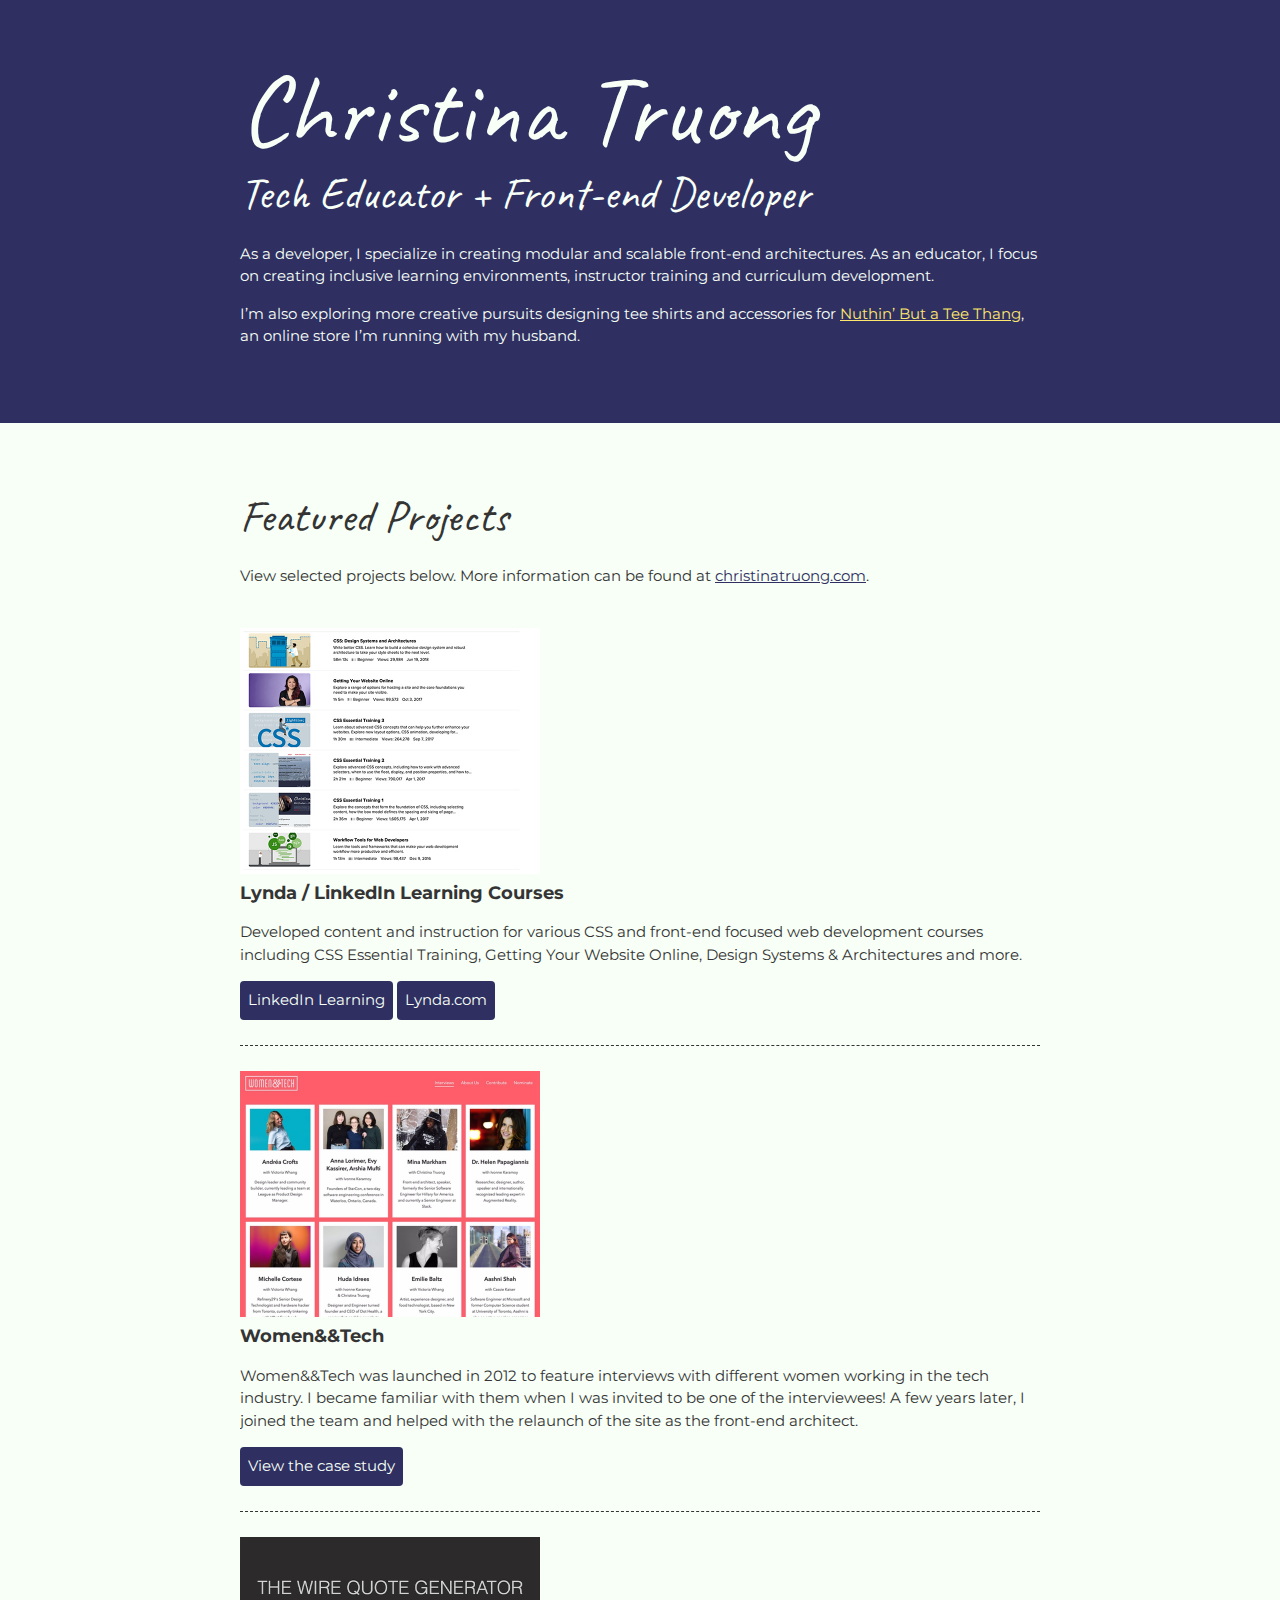
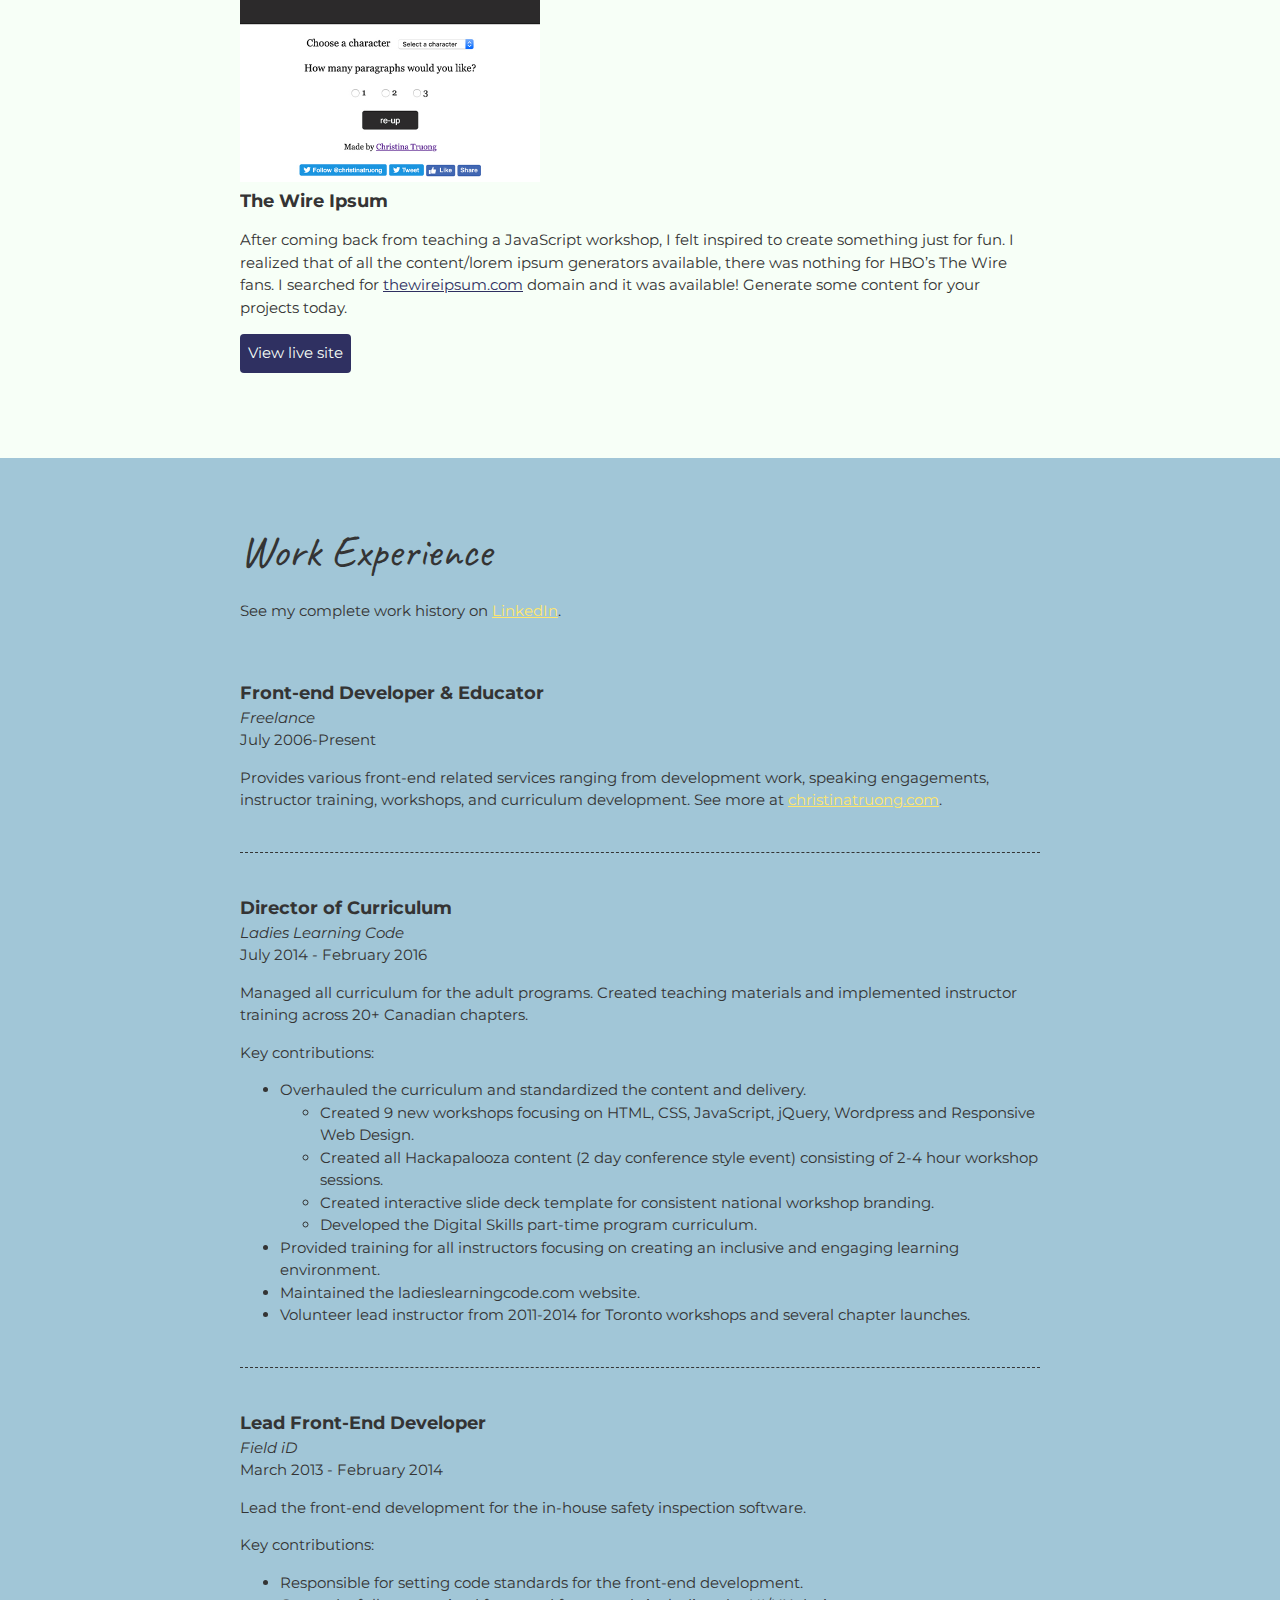
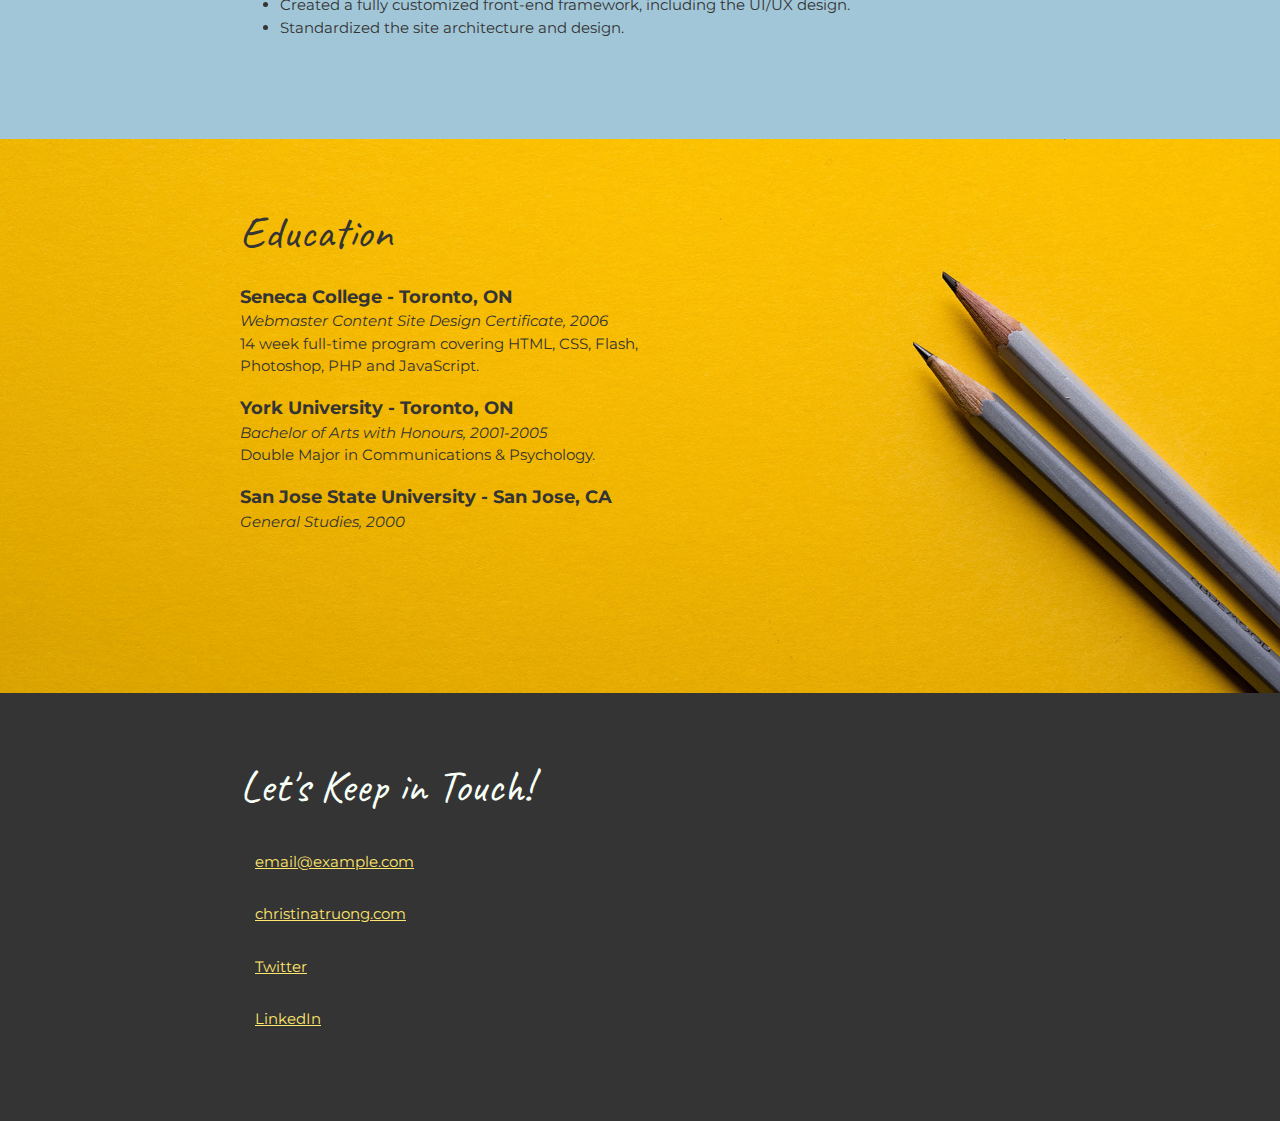
==== Challenge2_CSS_Basics(1)/index.html @ 799c93d2 "CSS Challenge_Start" ====
<!DOCTYPE html>
<html lang="en">
  <head>
    <meta charset="UTF-8">
    <meta name="viewport" content="width=device-width, initial-scale=1.0">
    <title>Christina Truong, Tech Educator + Front-end Developer</title>
    <link href="https://fonts.googleapis.com/css?family=Caveat|Montserrat:400,600&display=swap" rel="stylesheet">
    <link rel="stylesheet" href="css/styles.css">
  </head>
  <body>
    <main>
      <!-- ***************  ABOUT / PROFILE  **************** -->
      <header>
        <div class="content-wrap">
          <h1>Christina Truong</h1>
          <h2>Tech Educator + Front-end Developer</h2>

          <p>As a developer, I specialize in creating modular and scalable front-end architectures. As an educator, I focus on creating inclusive learning environments, instructor training and curriculum development.</p>
          <p>I’m also exploring more creative pursuits designing tee shirts and accessories for <a href="http://teethang.com" target="_blank">Nuthin’ But a Tee Thang</a>, an online store I’m running with my husband.</p>
        </div>
      </header>

      <!-- ************ PROJECTS / PORTFOLIO  ************** -->
      <section class="projects">
        <div class="content-wrap divider">
          <h2>Featured Projects</h2>
          <p>View selected projects below. More information can be found at <a href="http://christinatruong.com">christinatruong.com</a>.</p>

          <!-- Project 1 -->
          <section class="project-item">
            <img src="images/project-courses.jpg" alt="Lynda & LinkedIn Learning course list">
            <h3>Lynda / LinkedIn Learning Courses</h3>
            <p>Developed content and instruction for various CSS and front-end focused web development courses including CSS Essential Training, Getting Your Website Online, Design Systems & Architectures and more.</p>
            <a class="btn" href="https://www.linkedin.com/learning/instructors/christina-truong?u=2125562" target="_blank">LinkedIn Learning</a>
            <a class="btn" href="https://www.lynda.com/Christina-Truong/7842227-1.html">Lynda.com</a>
          </section>

          <!-- Project 2 -->
          <section class="project-item">
            <img src="images/project-women-tech.jpg" alt="Women and Tech website">
            <h3>Women&&Tech</h3>
            <p>Women&&Tech was launched in 2012 to feature interviews with different women working in the tech industry. I became familiar with them when I was invited to be one of the interviewees! A few years later, I joined the team and helped with the relaunch of the site as the front-end architect.</p>
            <a class="btn" href="http://christinatruong.com/projects/women-and-tech-redesign.html" target="_blank">View the case study</a>
          </section>

          <!-- Project 3 -->
          <section class="project-item">
            <img src="images/project-wire-ipsum.jpg" alt="The Wire Ipsum website">
            <h3>The Wire Ipsum</h3>
            <p>After coming back from teaching a JavaScript workshop, I felt inspired to create something just for fun. I realized that of all the content/lorem ipsum generators available, there was nothing for HBO’s The Wire fans. I searched for <a href="http://thewireipsum.com" target="_blank">thewireipsum.com</a> domain and it was available! Generate some content for your projects today.</p>
            <a class="btn" href="http://thewireipsum.com" target="_blank">View live site</a>
          </section>
        </div>
      </section>

      <!-- ****************  WORK EXPERIENCE  ******************** -->
      <section class="work-experience">
        <div class="content-wrap item-details divider">
          <h2>Work Experience</h2>
          <p>See my complete work history on <a href="https://www.linkedin.com/in/christinatruong/">LinkedIn</a>.</p>

          <!-- Job 1 -->
          <section class="job-item">
            <div class="job-details">
              <h3>Front-end Developer & Educator</h3>
              <p>Freelance</p>
              <p>July 2006-Present</p>
            </div>
            <div class="job-summary">
              <p>Provides various front-end related services ranging from development work, speaking engagements, instructor training, workshops, and curriculum development. See more at  <a href="http://christinatruong.com">christinatruong.com</a>.</p>
            </div>
          </section>

          <!-- Job 2 -->
          <section class="job-item">
            <div class="job-details">
              <h3>Director of Curriculum</h3>
              <p>Ladies Learning Code</p>
              <p>July 2014 - February 2016</p>
            </div>
            <div class="job-summary">
              <p>Managed all curriculum for the adult programs. Created teaching materials and implemented instructor training across 20+ Canadian chapters.</p>
              <p>Key contributions:</p>
              <ul>
                <li>Overhauled the curriculum and standardized the content and delivery.
                  <ul>
                    <li>Created 9 new workshops focusing on HTML, CSS, JavaScript, jQuery, Wordpress and Responsive Web Design.</li>
                    <li>Created all Hackapalooza content (2 day conference style event) consisting of 2-4 hour workshop sessions.</li>
                    <li>Created interactive slide deck template for consistent national workshop branding.</li>
                    <li>Developed the Digital Skills part-time program curriculum.</li>
                  </ul>
                </li>
                <li>Provided training for all instructors focusing on creating an inclusive and engaging learning environment.</li>
                <li>Maintained the ladieslearningcode.com website.</li>
                <li>Volunteer lead instructor from 2011-2014 for Toronto workshops and several chapter launches.</li>
              </ul>
            </div>
          </section>

          <!-- Job 3 -->
          <section class="job-item">
            <div class="job-details">
              <h3>Lead Front-End Developer</h3>
              <p>Field iD</p>
              <p>March 2013 - February 2014</p>
            </div>
            <div class="job-summary">
              <p>Lead the front-end development for the in-house safety inspection software.</p>
              <p>Key contributions:</p>
              <ul>
                <li>Responsible for setting code standards for the front-end development.</li>
                <li>Created a fully customized front-end framework, including the UI/UX design.</li>
                <li>Standardized the site architecture and design.</li>
              </ul>
            </div>
          </section>
        </div>
      </section>

      <!-- *************  EDUCATION & CERTIFICATIONS *********** -->
      <section class="education">
        <div class="content-wrap item-details">
          <h2>Education</h2>

          <section>
            <h3>Seneca College - Toronto, ON</h3>
            <p>Webmaster Content Site Design Certificate, 2006</p>
            <p>14 week full-time program covering HTML, CSS, Flash, Photoshop, PHP and JavaScript.</p>
          </section>

          <section>
            <h3>York University - Toronto, ON</h3>
            <p>Bachelor of Arts with Honours, 2001-2005</p>
            <p>Double Major in Communications & Psychology.</p>
          </section>

          <section>
            <h3>San Jose State University - San Jose, CA</h3>
            <p>General Studies, 2000</p>
          </section>
        </div>
      </section>

      <!-- ************  CONTACT INFO / SOCIAL MEDIA  ************ -->
      <footer>
        <div class="content-wrap">
          <h2>Let's Keep in Touch!</h2>

          <!-- Social media and contact links. Add or remove any networks. -->
          <ul class="contact-list">
            <li><a href="mailto:email@example.com">email@example.com</a></li>
            <li><a href="http://christinatruong.com" target="_blank">christinatruong.com</a></li>
            <li><a href="http://twitter.com/christinatruong" target="_blank">Twitter</a></li>
            <li><a href="#" target="_blank">LinkedIn</a></li>
          </ul>
        </div>
      </footer>
    </main>
  </body>
</html>
---- Challenge2_CSS_Basics(1)/css/styles.css ----
/*
COLOR PALETTE
https://coolors.co/f7fff7-343434-2f3061-ffe66d-a1c6d7
#F7FFF7 - almost white
#343434 - dark gray - almost black
#2F3061 - blue dark
#FFE66D - yellow
#A1C6D7 - blue light
*/


/* Global styles
------------------------------------*/
html {
  box-sizing: border-box;
}
*, *:before, *:after {
  box-sizing: inherit;
}

body {
  color: #343434;
  margin: 0;
  padding: 0;
  font-family: 'Montserrat', sans-serif;
  font-size: 15px;
  line-height: 1.5;
}
img {
  width: 300px;
}
a {
  color: #FFE66D;
}
a:hover {
  text-decoration: none;
}
h1 {
  font-size: 100px;
  line-height: 1;
}
h2 {
  font-size: 45px;
}
h1, h2 {
  font-family: 'Caveat', cursive;
  font-weight: 400;
  margin: 0;
}
.content-wrap {
  max-width: 800px;
  width: 85%;
  margin: 0 auto;
  padding: 60px 0;
}
h3 {
  margin-bottom: 0;
}
.item-details h3 + p {
  font-style: italic;
}
.item-details h3 ~ p {
  margin: 0;
}
.divider > section {
  border-bottom: 1px dashed #343434;
  padding: 25px 0;
}
.divider > section:last-of-type {
  border-bottom: none;
}


/* Profile
------------------------------------*/
header {
  background: #2F3061;
  color: #F7FFF7;
}


/* Projects
------------------------------------*/
.projects {
  background: #F7FFF7;
}
.projects a {
  color: #2F3061;
}
.projects .btn {
  color: #F7FFF7;
  background: #2F3061;
  text-decoration: none;
  padding: 8px;
  border-radius: 4px;
  display: inline-block;
}
.projects .btn:hover {
  background: rgba(47, 48, 97, 80%);
}
.project-item {
  overflow: hidden;
}
.project-item h3 {
  margin-top: 0;
}


/* Work Experience
------------------------------------*/
.work-experience {
  background: #A1C6D7;
}



/* Education
------------------------------------*/
.education {
  background-image: url(../images/joanna-kosinska-unsplash.jpg);
  background-size: cover;
  background-position: top right;
  padding-bottom: 100px;
}
.education p {
  width: 60%;
}


/* Contact Info
------------------------------------*/
footer {
  background: #343434;
  color: #F7FFF7;
}
.contact-list {
  list-style-type: none;
  padding: 0;
}
.contact-list a {
  padding: 15px;
  display: inline-block;
}
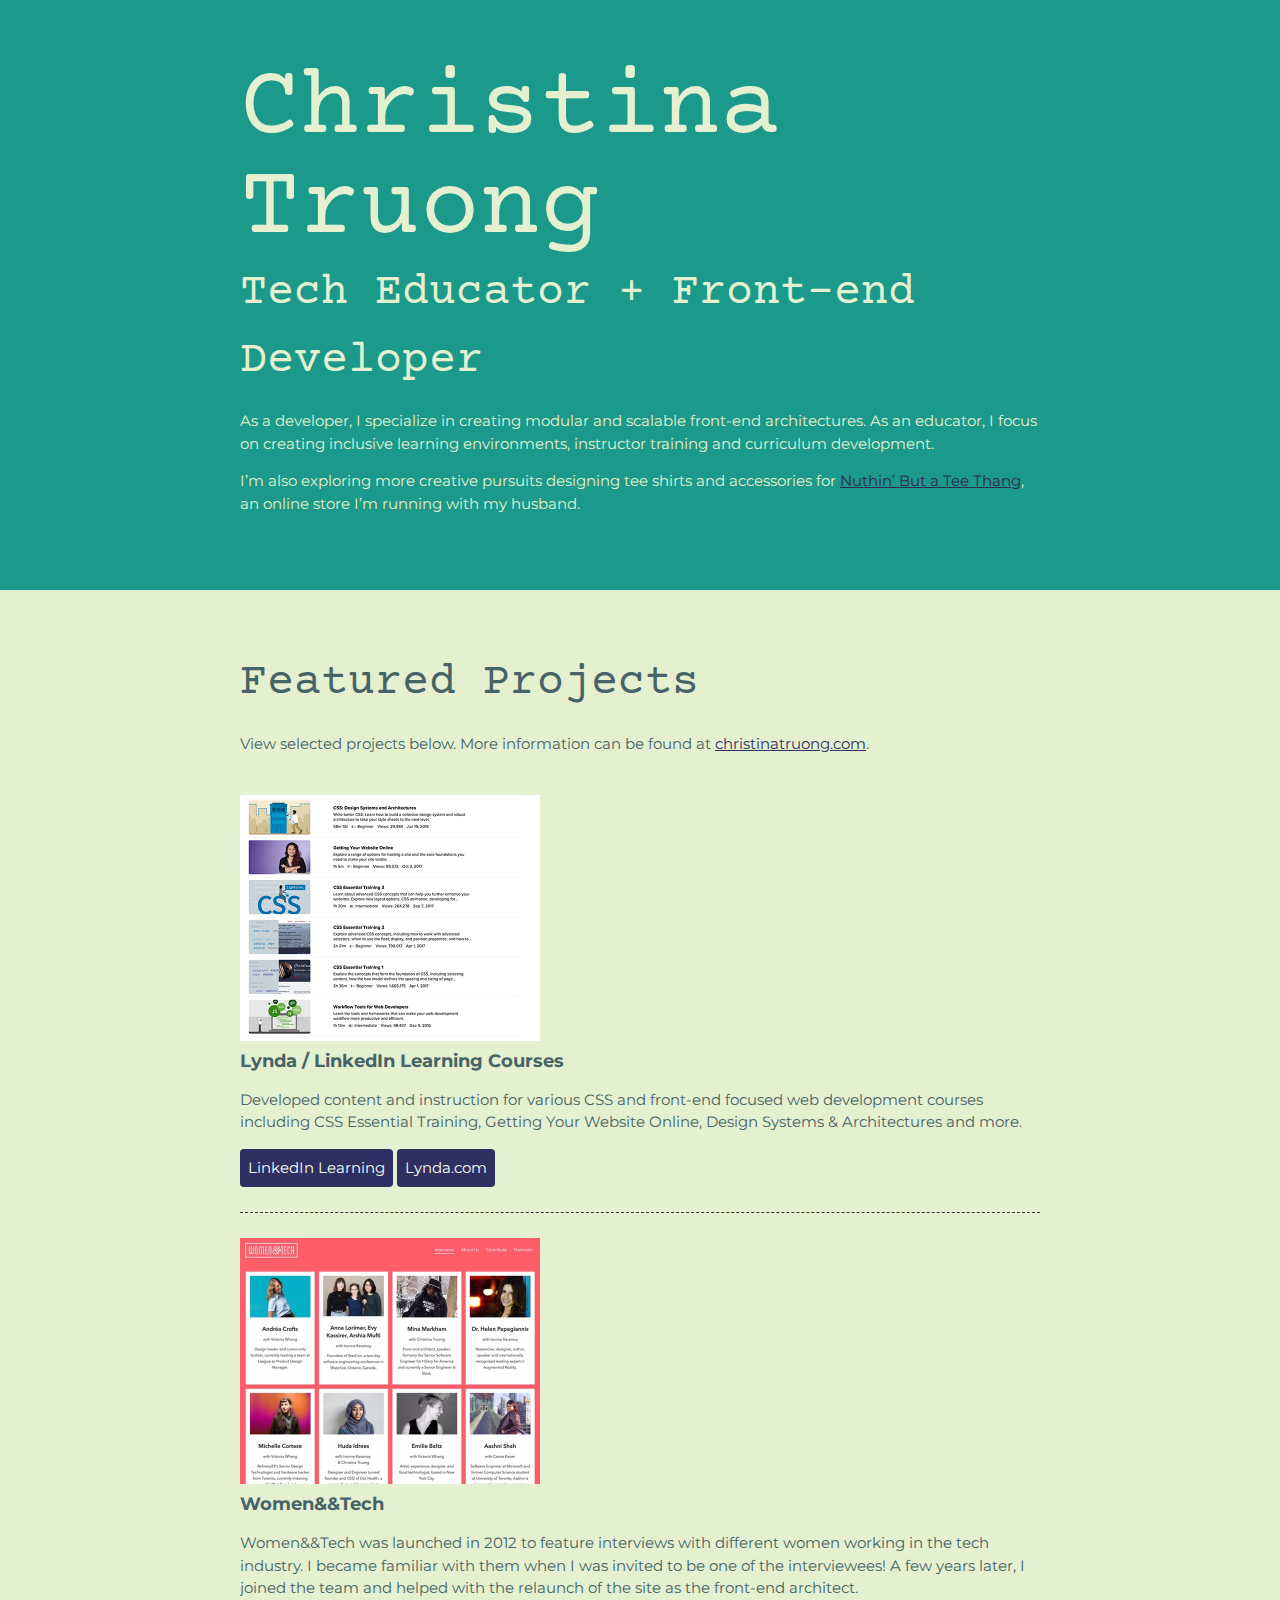
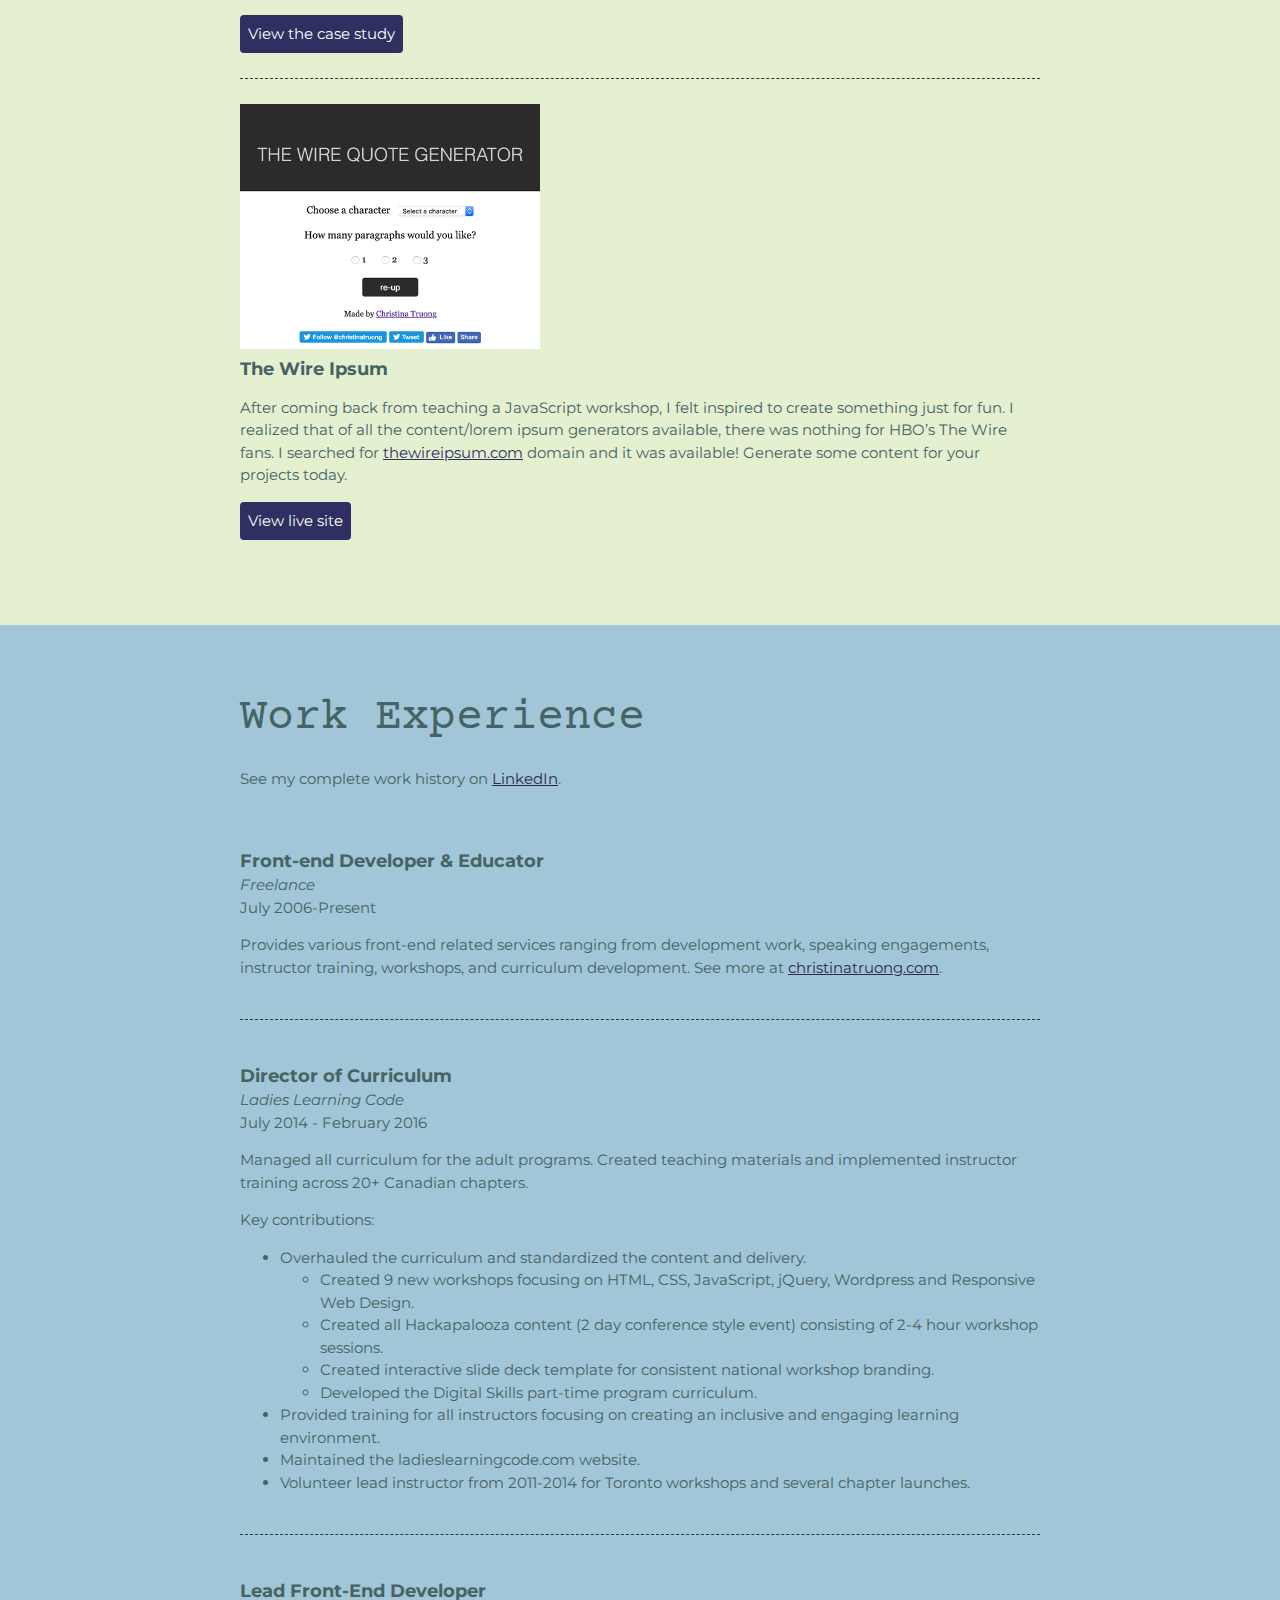
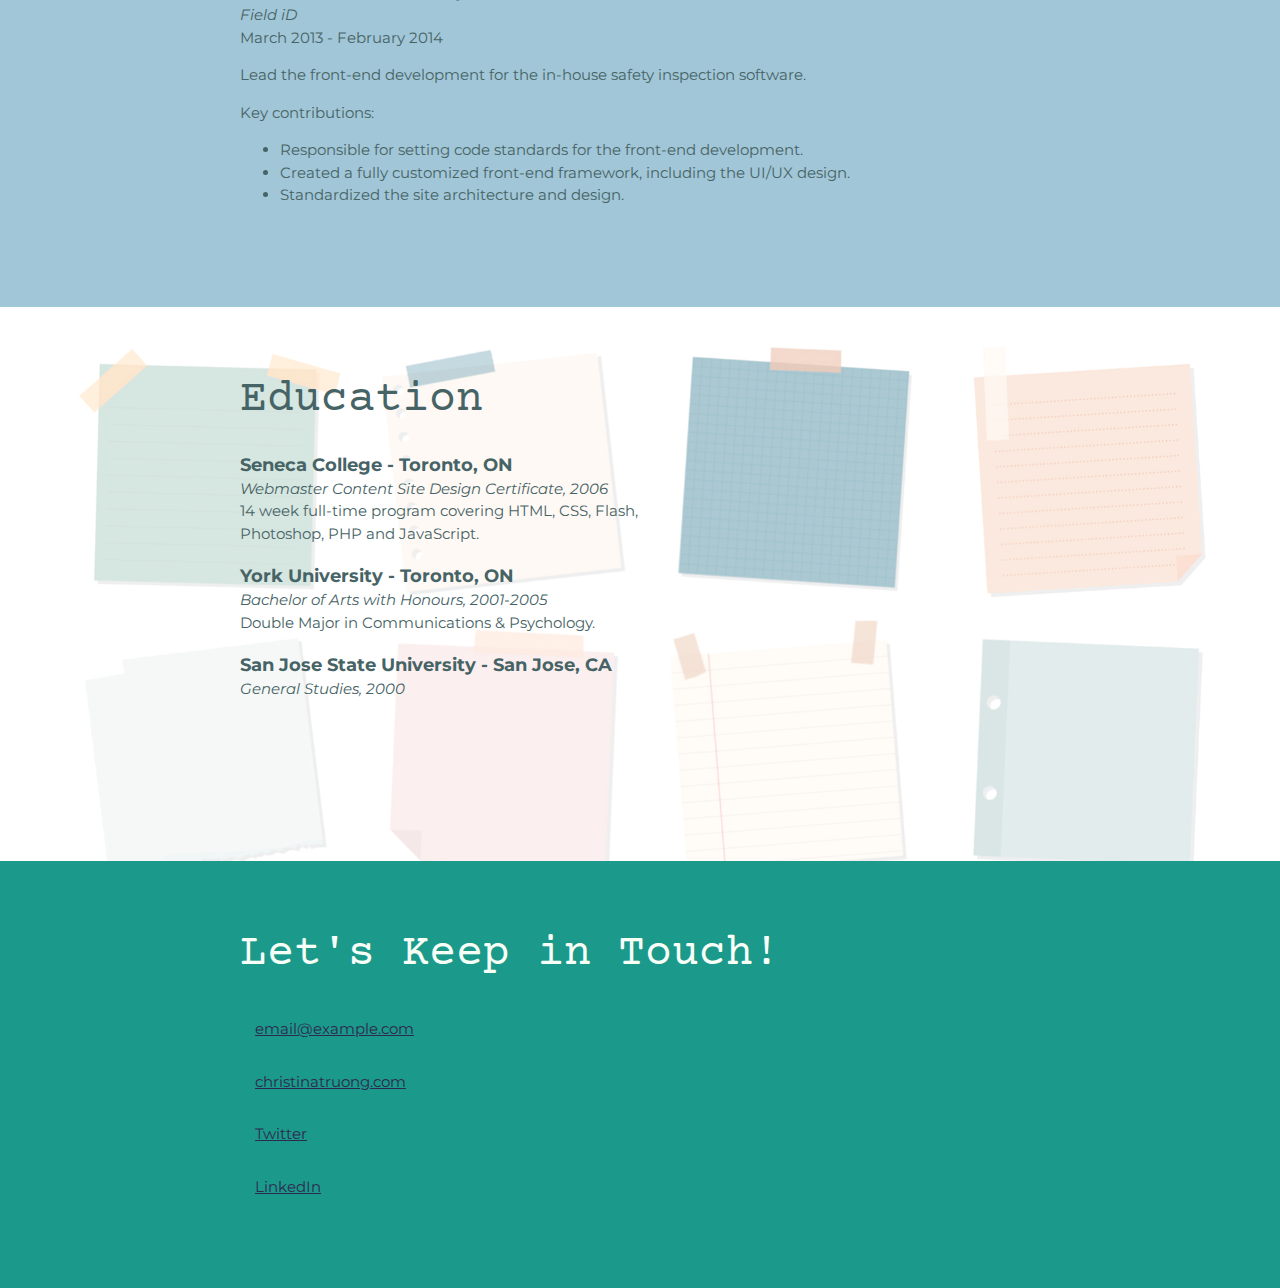
==== commit f83d5b35: "CSS_Challenge_Basics" ====
--- a/Challenge2_CSS_Basics(1)/index.html
+++ b/Challenge2_CSS_Basics(1)/index.html
@@ -4,7 +4,7 @@
     <meta charset="UTF-8">
     <meta name="viewport" content="width=device-width, initial-scale=1.0">
     <title>Christina Truong, Tech Educator + Front-end Developer</title>
-    <link href="https://fonts.googleapis.com/css?family=Caveat|Montserrat:400,600&display=swap" rel="stylesheet">
+    <link href="https://fonts.googleapis.com/css?family=Courier+Prime|Montserrat&display=swap" rel="stylesheet">
     <link rel="stylesheet" href="css/styles.css">
   </head>
   <body>
--- a/Challenge2_CSS_Basics(1)/css/styles.css
+++ b/Challenge2_CSS_Basics(1)/css/styles.css
@@ -19,7 +19,7 @@
 }
 
 body {
-  color: #343434;
+  color: #466365;
   margin: 0;
   padding: 0;
   font-family: 'Montserrat', sans-serif;
@@ -30,7 +30,7 @@
   width: 300px;
 }
 a {
-  color: #FFE66D;
+  color: #2E294E;
 }
 a:hover {
   text-decoration: none;
@@ -43,7 +43,7 @@
   font-size: 45px;
 }
 h1, h2 {
-  font-family: 'Caveat', cursive;
+  font-family: 'Courier Prime', monospace;
   font-weight: 400;
   margin: 0;
 }
@@ -74,15 +74,15 @@
 /* Profile
 ------------------------------------*/
 header {
-  background: #2F3061;
-  color: #F7FFF7;
+  background: #1B998B;
+  color: #E4F0D0;
 }
 
 
 /* Projects
 ------------------------------------*/
 .projects {
-  background: #F7FFF7;
+  background: #E4F0D0;
 }
 .projects a {
   color: #2F3061;
@@ -117,7 +117,7 @@
 /* Education
 ------------------------------------*/
 .education {
-  background-image: url(../images/joanna-kosinska-unsplash.jpg);
+  background-image: url(../images/sticky_notes.jpg);
   background-size: cover;
   background-position: top right;
   padding-bottom: 100px;
@@ -130,7 +130,7 @@
 /* Contact Info
 ------------------------------------*/
 footer {
-  background: #343434;
+  background: #1B998B;
   color: #F7FFF7;
 }
 .contact-list {
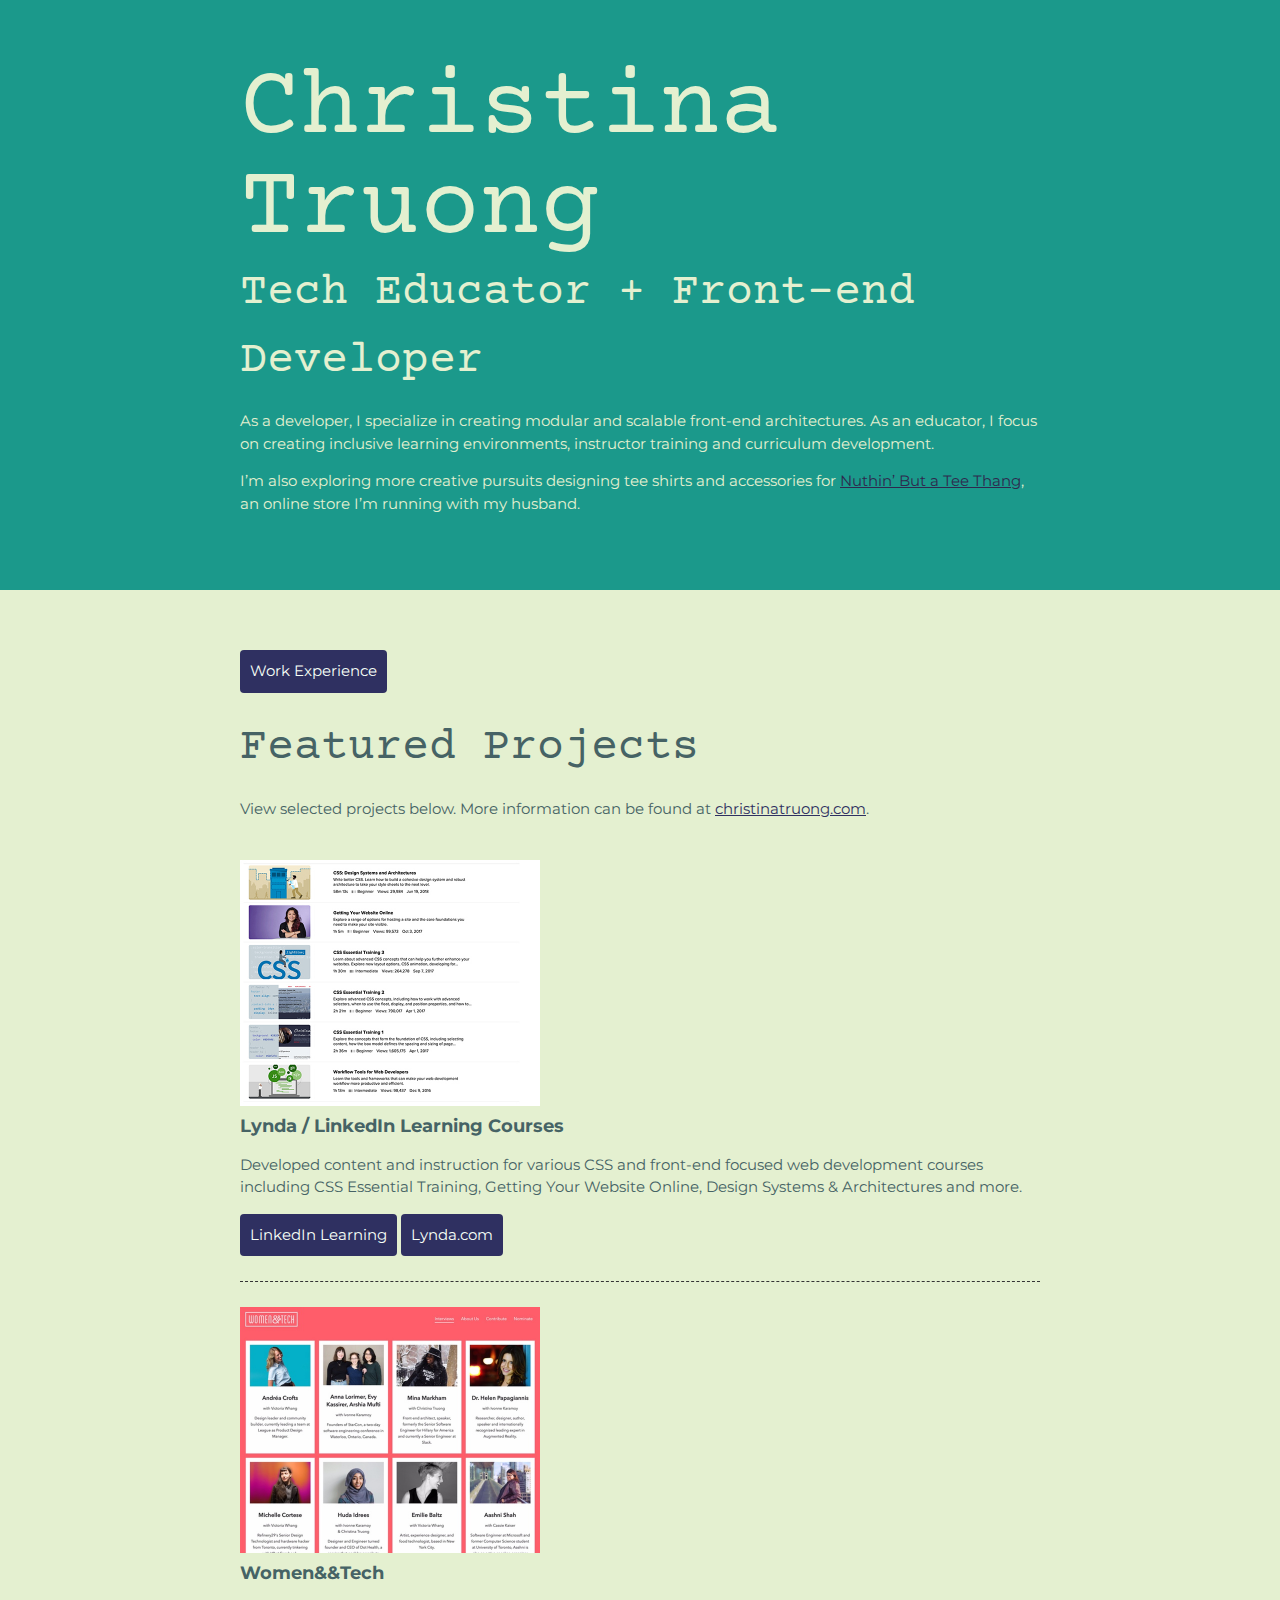
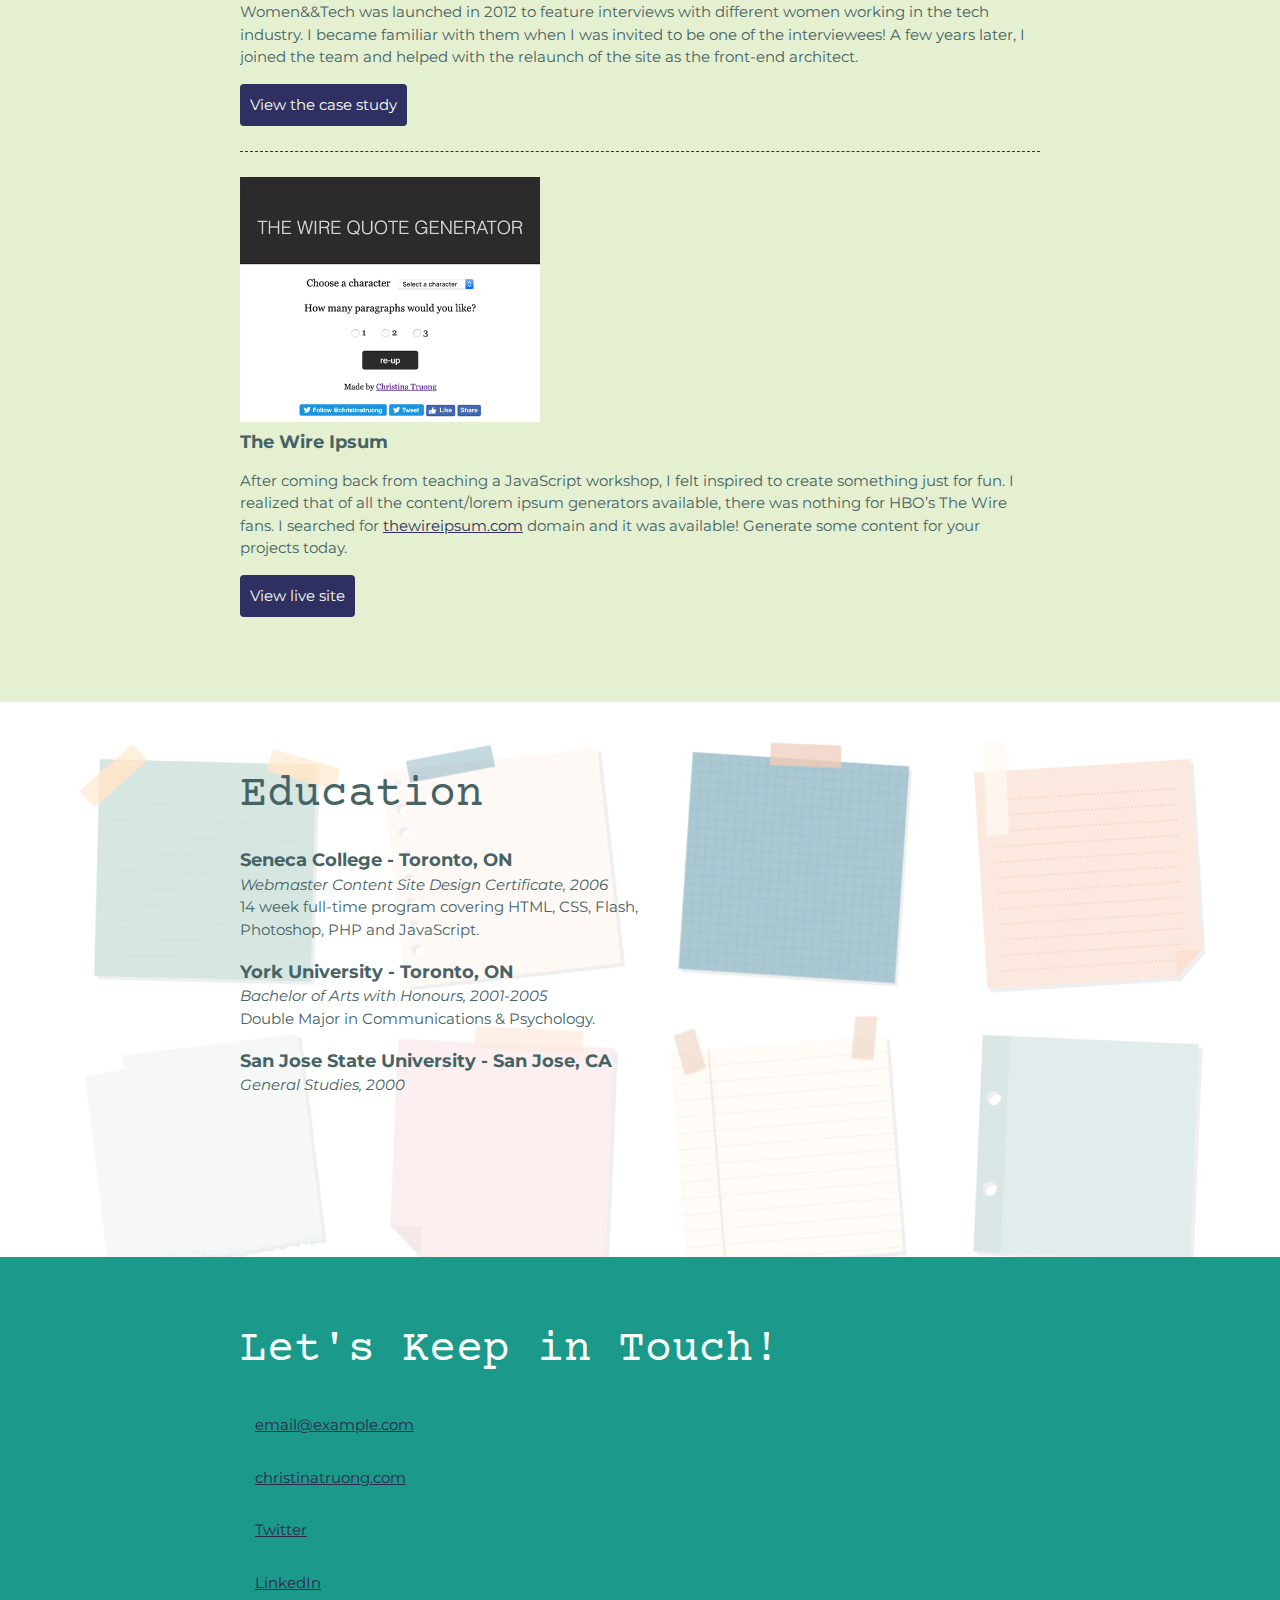
==== commit a8eaf1ae: "CSS_Challenge_Webpage" ====
--- a/Challenge2_CSS_Basics(1)/index.html
+++ b/Challenge2_CSS_Basics(1)/index.html
@@ -23,6 +23,9 @@
       <!-- ************ PROJECTS / PORTFOLIO  ************** -->
       <section class="projects">
         <div class="content-wrap divider">
+          <a class="btn" href="work%20experience.html" target="_blank">Work Experience</a>
+          <br>
+          <br> 
           <h2>Featured Projects</h2>
           <p>View selected projects below. More information can be found at <a href="http://christinatruong.com">christinatruong.com</a>.</p>
 
@@ -52,71 +55,7 @@
           </section>
         </div>
       </section>
-
-      <!-- ****************  WORK EXPERIENCE  ******************** -->
-      <section class="work-experience">
-        <div class="content-wrap item-details divider">
-          <h2>Work Experience</h2>
-          <p>See my complete work history on <a href="https://www.linkedin.com/in/christinatruong/">LinkedIn</a>.</p>
-
-          <!-- Job 1 -->
-          <section class="job-item">
-            <div class="job-details">
-              <h3>Front-end Developer & Educator</h3>
-              <p>Freelance</p>
-              <p>July 2006-Present</p>
-            </div>
-            <div class="job-summary">
-              <p>Provides various front-end related services ranging from development work, speaking engagements, instructor training, workshops, and curriculum development. See more at  <a href="http://christinatruong.com">christinatruong.com</a>.</p>
-            </div>
-          </section>
-
-          <!-- Job 2 -->
-          <section class="job-item">
-            <div class="job-details">
-              <h3>Director of Curriculum</h3>
-              <p>Ladies Learning Code</p>
-              <p>July 2014 - February 2016</p>
-            </div>
-            <div class="job-summary">
-              <p>Managed all curriculum for the adult programs. Created teaching materials and implemented instructor training across 20+ Canadian chapters.</p>
-              <p>Key contributions:</p>
-              <ul>
-                <li>Overhauled the curriculum and standardized the content and delivery.
-                  <ul>
-                    <li>Created 9 new workshops focusing on HTML, CSS, JavaScript, jQuery, Wordpress and Responsive Web Design.</li>
-                    <li>Created all Hackapalooza content (2 day conference style event) consisting of 2-4 hour workshop sessions.</li>
-                    <li>Created interactive slide deck template for consistent national workshop branding.</li>
-                    <li>Developed the Digital Skills part-time program curriculum.</li>
-                  </ul>
-                </li>
-                <li>Provided training for all instructors focusing on creating an inclusive and engaging learning environment.</li>
-                <li>Maintained the ladieslearningcode.com website.</li>
-                <li>Volunteer lead instructor from 2011-2014 for Toronto workshops and several chapter launches.</li>
-              </ul>
-            </div>
-          </section>
-
-          <!-- Job 3 -->
-          <section class="job-item">
-            <div class="job-details">
-              <h3>Lead Front-End Developer</h3>
-              <p>Field iD</p>
-              <p>March 2013 - February 2014</p>
-            </div>
-            <div class="job-summary">
-              <p>Lead the front-end development for the in-house safety inspection software.</p>
-              <p>Key contributions:</p>
-              <ul>
-                <li>Responsible for setting code standards for the front-end development.</li>
-                <li>Created a fully customized front-end framework, including the UI/UX design.</li>
-                <li>Standardized the site architecture and design.</li>
-              </ul>
-            </div>
-          </section>
-        </div>
-      </section>
-
+        
       <!-- *************  EDUCATION & CERTIFICATIONS *********** -->
       <section class="education">
         <div class="content-wrap item-details">
--- a/Challenge2_CSS_Basics(1)/css/styles.css
+++ b/Challenge2_CSS_Basics(1)/css/styles.css
@@ -91,7 +91,7 @@
   color: #F7FFF7;
   background: #2F3061;
   text-decoration: none;
-  padding: 8px;
+  padding: 10px;
   border-radius: 4px;
   display: inline-block;
 }
@@ -104,15 +104,6 @@
 .project-item h3 {
   margin-top: 0;
 }
-
-
-/* Work Experience
-------------------------------------*/
-.work-experience {
-  background: #A1C6D7;
-}
-
-
 
 /* Education
 ------------------------------------*/
@@ -141,3 +132,21 @@
   padding: 15px;
   display: inline-block;
 }
+
+
+/* Work Experience
+------------------------------------*/
+.work-experience {
+  background: #A1C6D7;
+}
+
+.work-experience .btn {
+  color: #F7FFF7;
+  background: #2F3061;
+  text-decoration: none;
+  padding: 10px;
+  border-radius: 4px;
+  display: inline-block;
+}
+.work-experience .btn:hover {
+  background: rgba(47, 48, 97, 80%);
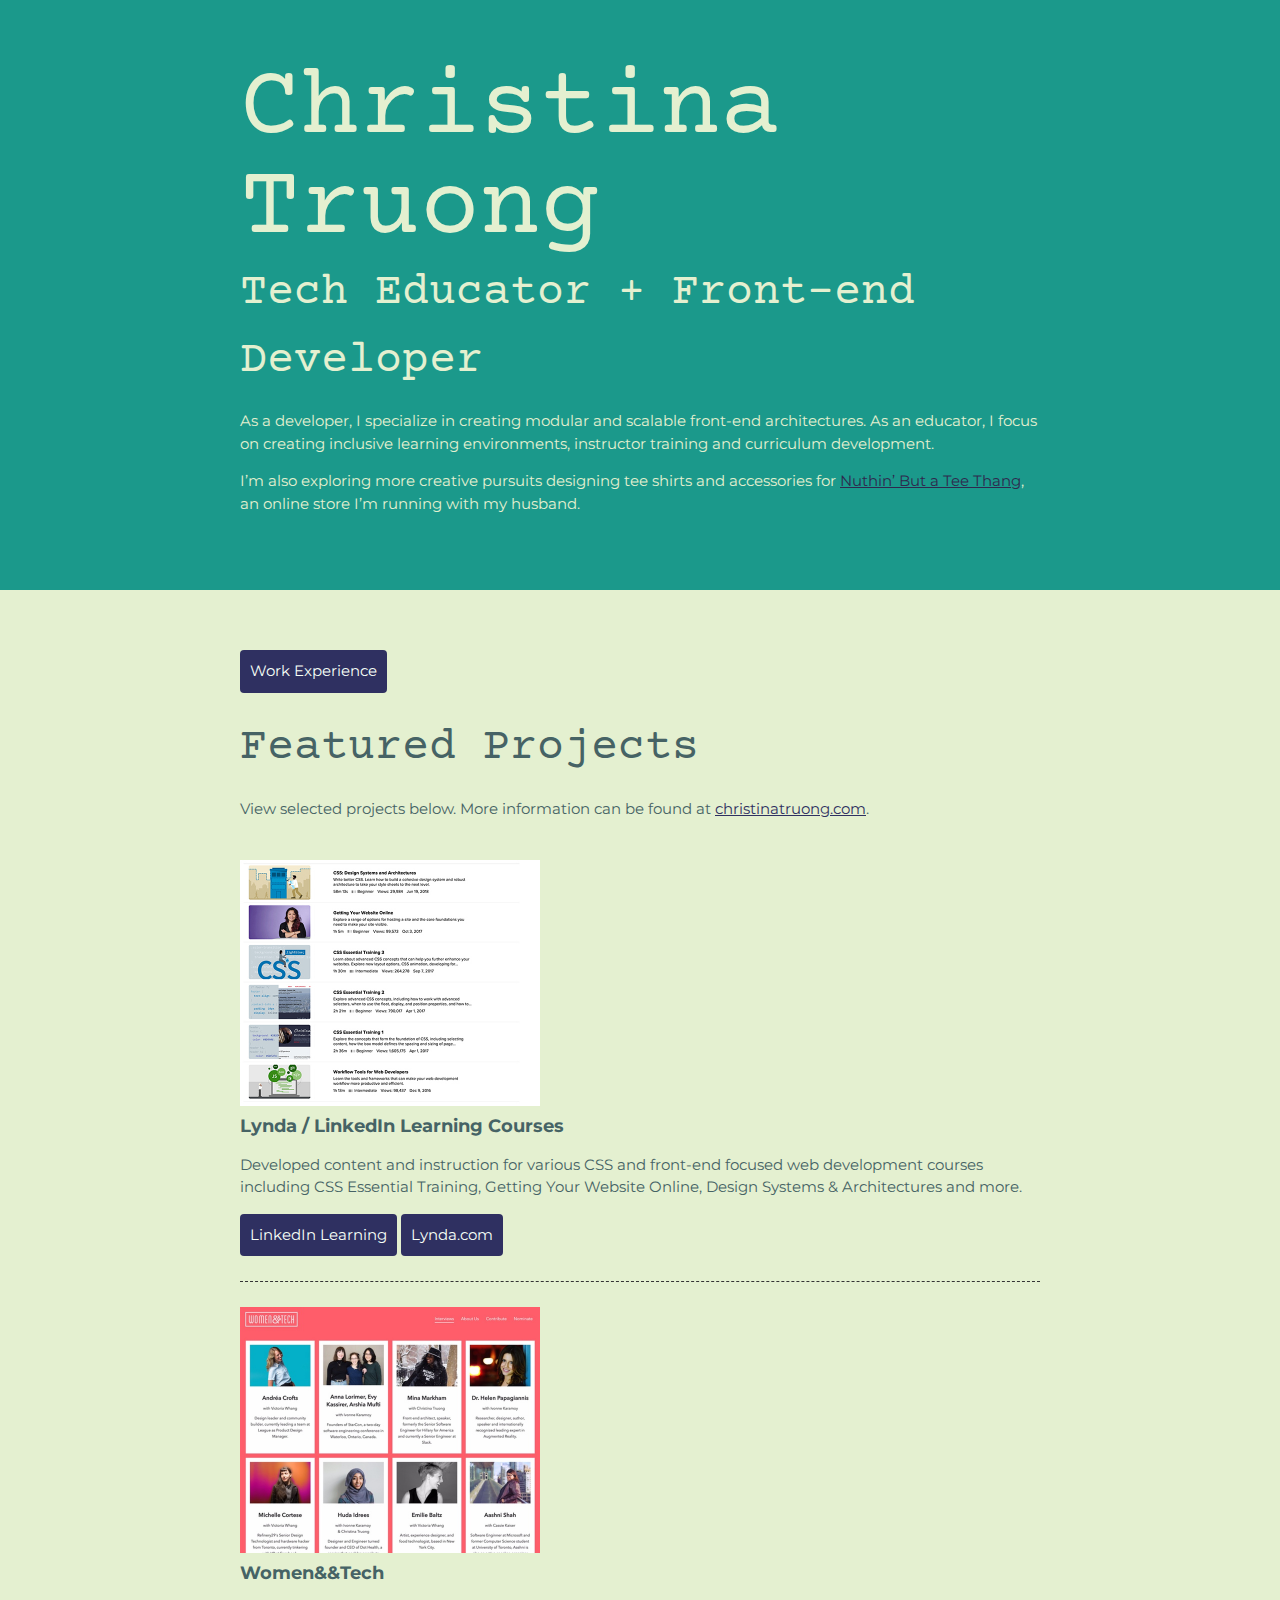
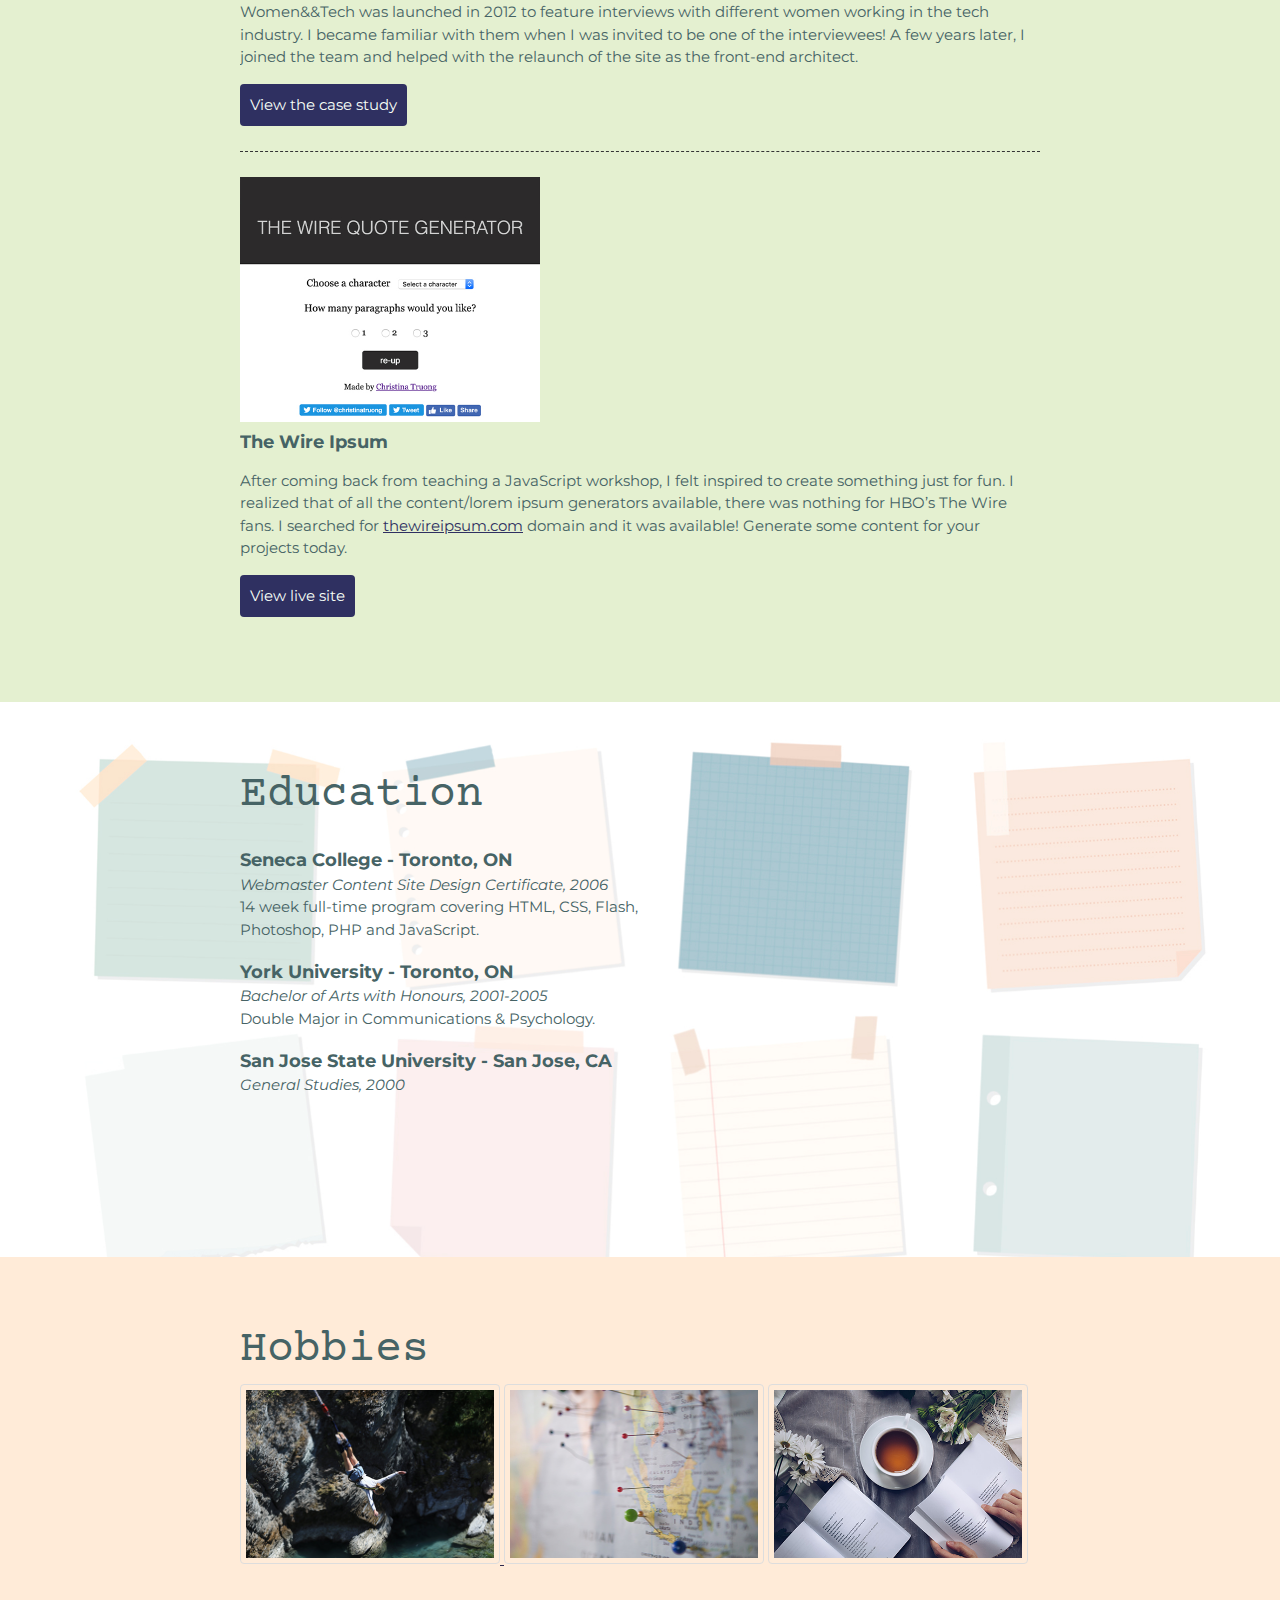
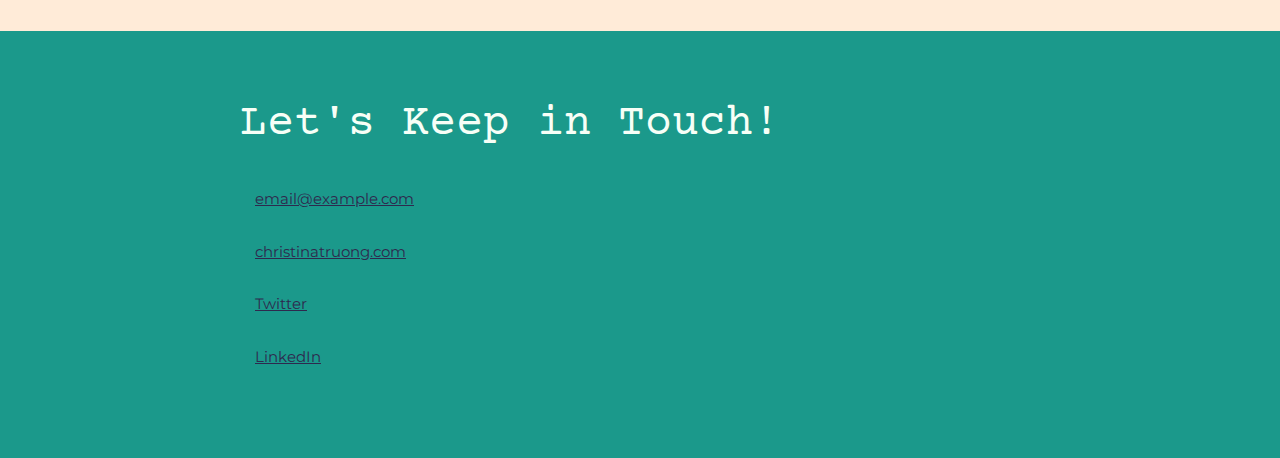
==== commit 9ae46d6c: "Challenge_CSS_Image Gallety" ====
--- a/Challenge2_CSS_Basics(1)/index.html
+++ b/Challenge2_CSS_Basics(1)/index.html
@@ -79,7 +79,17 @@
           </section>
         </div>
       </section>
-
+      <!-- *************  HOBBIES *********** -->
+      <section class="hobbies">
+        <div class="content-wrap item-details">
+            <h2>Hobbies</h2>
+            <span><a href="https://unsplash.com/photos/ut_DpeegS_E"><img src="images/bungee.jpg" alt="Bungee Jumping">
+            </a>
+            </span>
+            <span><a href="https://unsplash.com/photos/TrhLCn1abMU"><img src="images/travel.jpg" alt="Travel"></a></span>
+            <span><a href="https://unsplash.com/photos/OJZB0VUQKKc"><img src="images/read.jpg" alt="Read"></a></span>
+        </div>
+      </section>
       <!-- ************  CONTACT INFO / SOCIAL MEDIA  ************ -->
       <footer>
         <div class="content-wrap">
--- a/Challenge2_CSS_Basics(1)/css/styles.css
+++ b/Challenge2_CSS_Basics(1)/css/styles.css
@@ -117,6 +117,23 @@
   width: 60%;
 }
 
+/* Hobbies
+------------------------------------*/
+.hobbies {
+  background: #ffebd8;
+}
+
+.hobbies img {
+  width: 260px; 
+  height: 180px;
+  border: 1px solid #ddd; /* Gray border */
+  border-radius: 4px;  /* Rounded border */
+  padding: 5px; /* Some padding */
+}
+
+.hobbies img:hover {
+  box-shadow: 0 0 2px 1px rgba(0, 140, 186, 0.5);
+}
 
 /* Contact Info
 ------------------------------------*/
